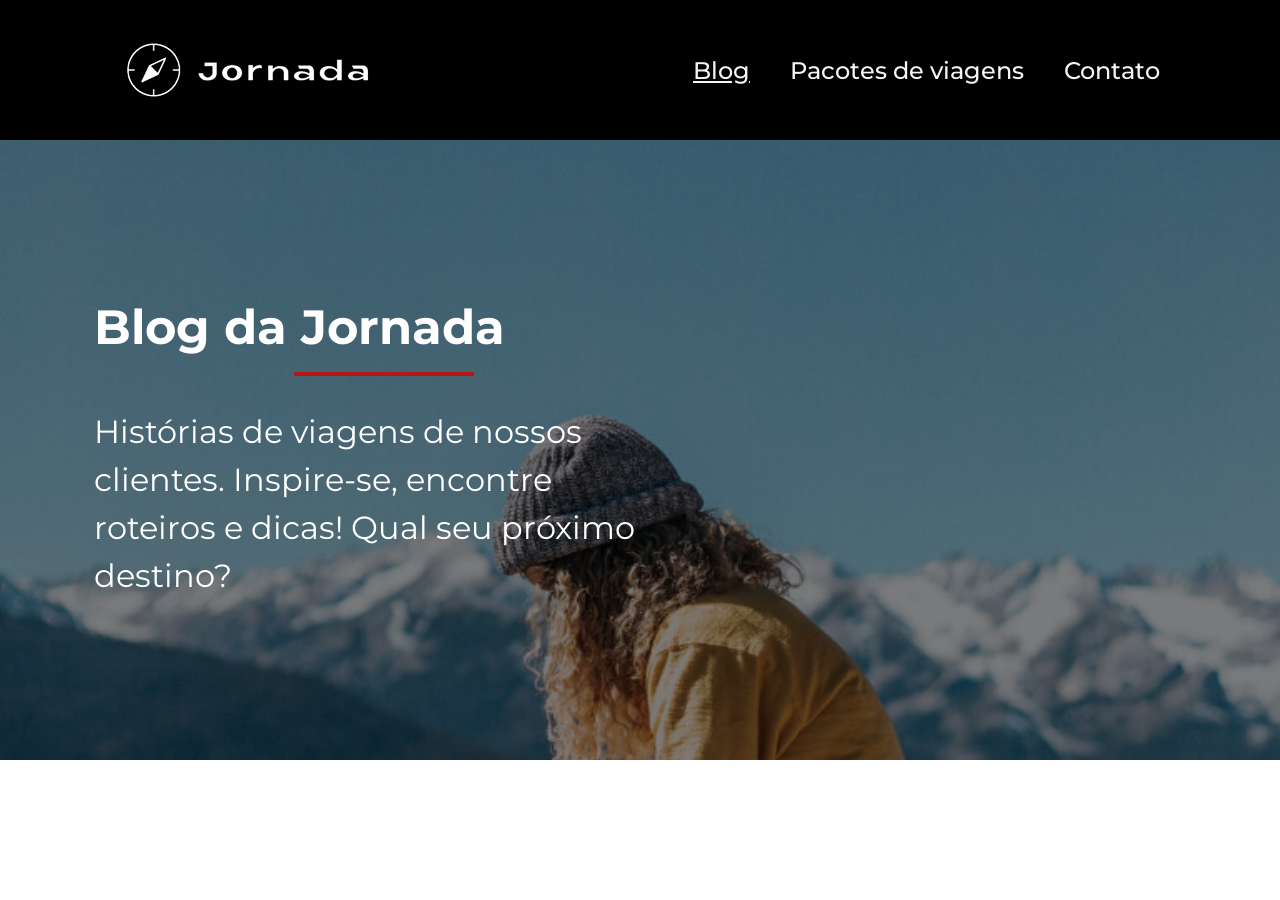
==== blog.html @ 460b6357 "Finaliza hero da pagina blog" ====
<!doctype html>
<html lang="pt-br">
  <head>
    <meta charset="UTF-8" />
    <meta name="viewport" content="width=device-width, initial-scale=1.0" />
    <link rel="icon" href="favico.svg" type="xml/svg" />
    <link rel="stylesheet" href="./css/style.css" />
    <title>Jornada Viagens</title>
  </head>
  <body>
    <header class="main-header" role="banner">
      <a class="logo" href="index.html" title="Voltar para página inicial">
        <img
          class="img-mobile"
          src="img/bussola-jornada-branca.png"
          alt="Bussola do logo Jornada Viagens na cor branca"
        />
        <img
          class="img-desktop"
          src="img/bussola-texto-jornada-branca.png"
          alt="Logo Jornada Viagens na cor branca"
        />
      </a>
      <div class="navigation-menu">
        <label for="menu"><img src="img/menu.png" alt="menu" /></label>
        <input type="checkbox" id="menu" hidden />

        <nav role="navigation">
          <ul class="list-links travelPackages">
            <li>
              <a class="active" href="blog.html" title="Acessar blog">Blog</a>
            </li>
            <li>
              <a href="pacotes.html" title="Acessar pacotes de viagem">Pacotes de viagens</a>
            </li>
            <li>
              <a href="contato.html" title="Acessar contato">Contato</a>
            </li>
          </ul>
        </nav>
      </div>
    </header>

    <section class="hero blog">
      <div class="contentHero blog">
        <div class="section-title blog">
          <h1>
            Blog da Jornada
          </h1>
          <hr />
        </div>
        <p>
          Histórias de viagens de nossos clientes. Inspire-se, encontre roteiros e dicas! Qual seu próximo destino?
        </p>
      </div>
    </section>
  </body>
</html>
---- css/style.css ----
@import url(global.css);
@import url(header.css);
@import url(hero.css);
@import url(offers.css);
@import url(categories.css);
@import url(destinations.css);
@import url(payments.css);
@import url(testimonials.css);
@import url(footer.css);
@import url(travel-packages.css);
@import url(blog.css);
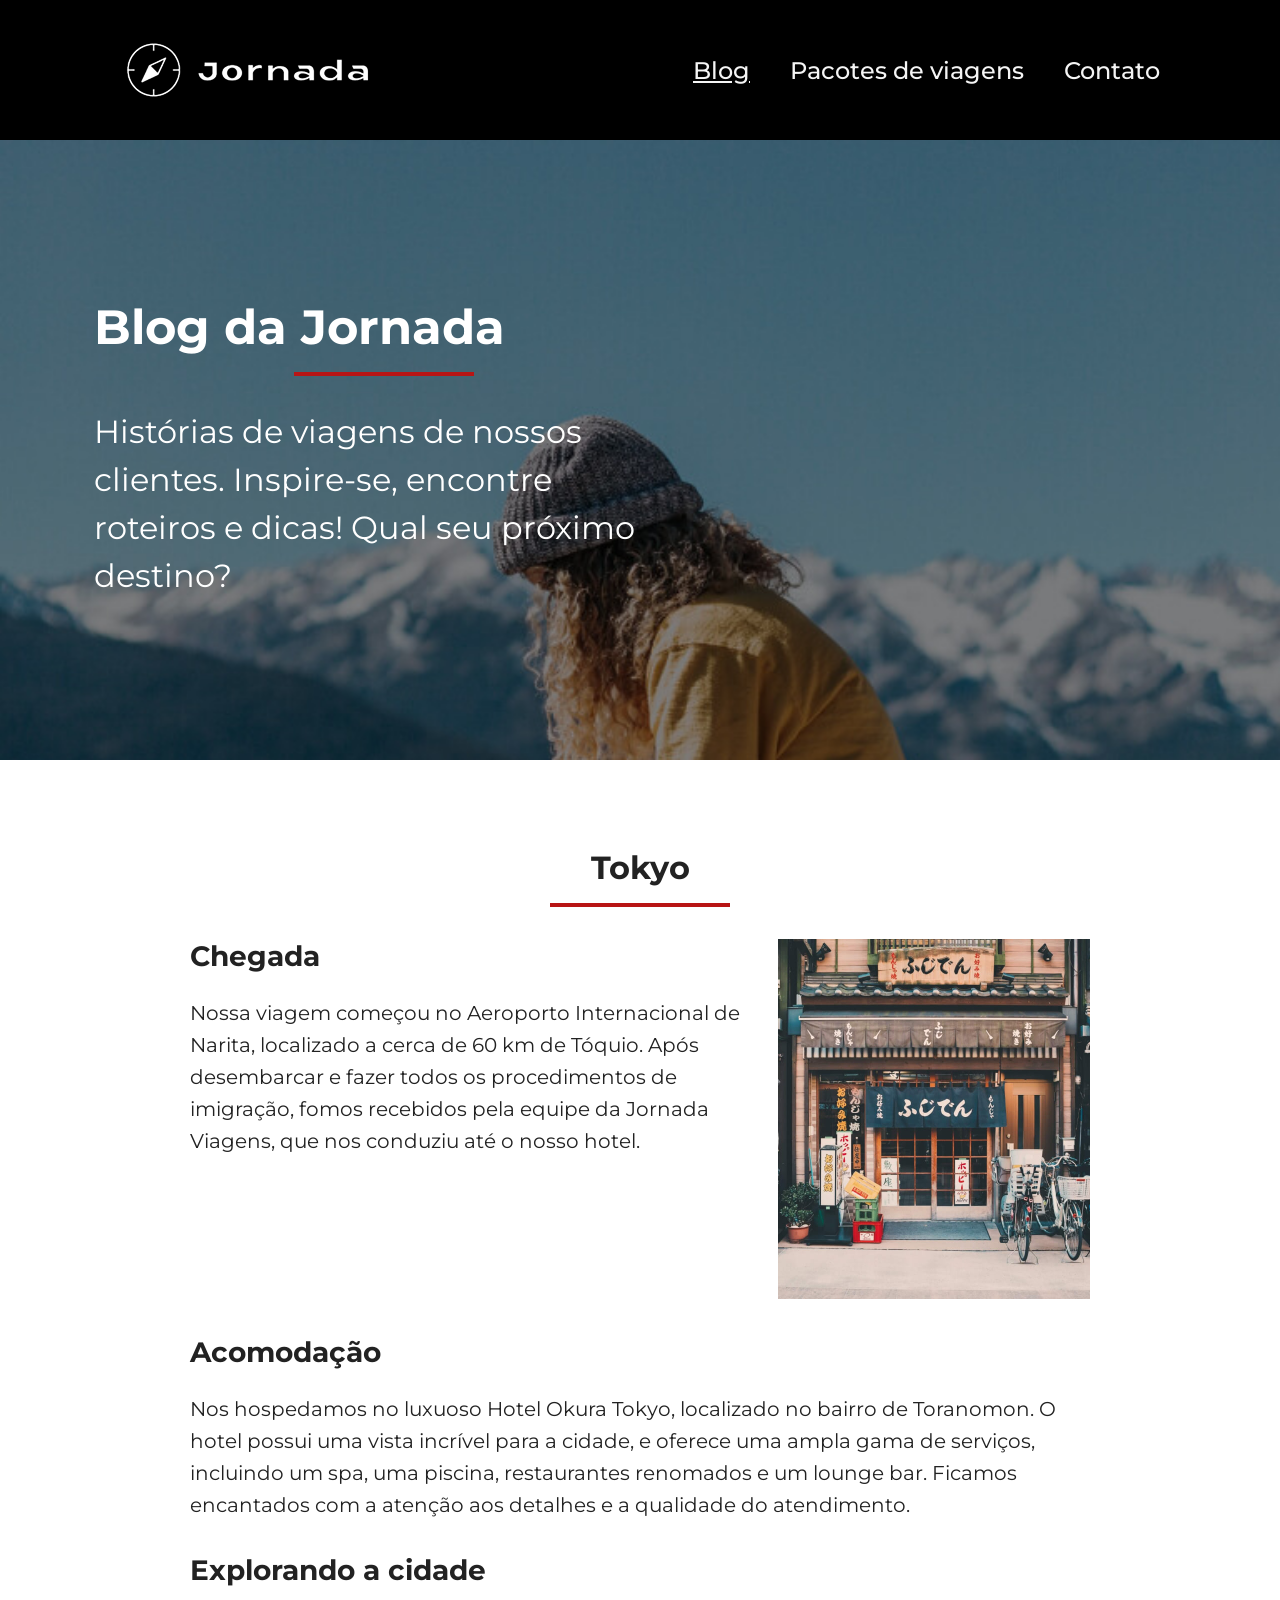
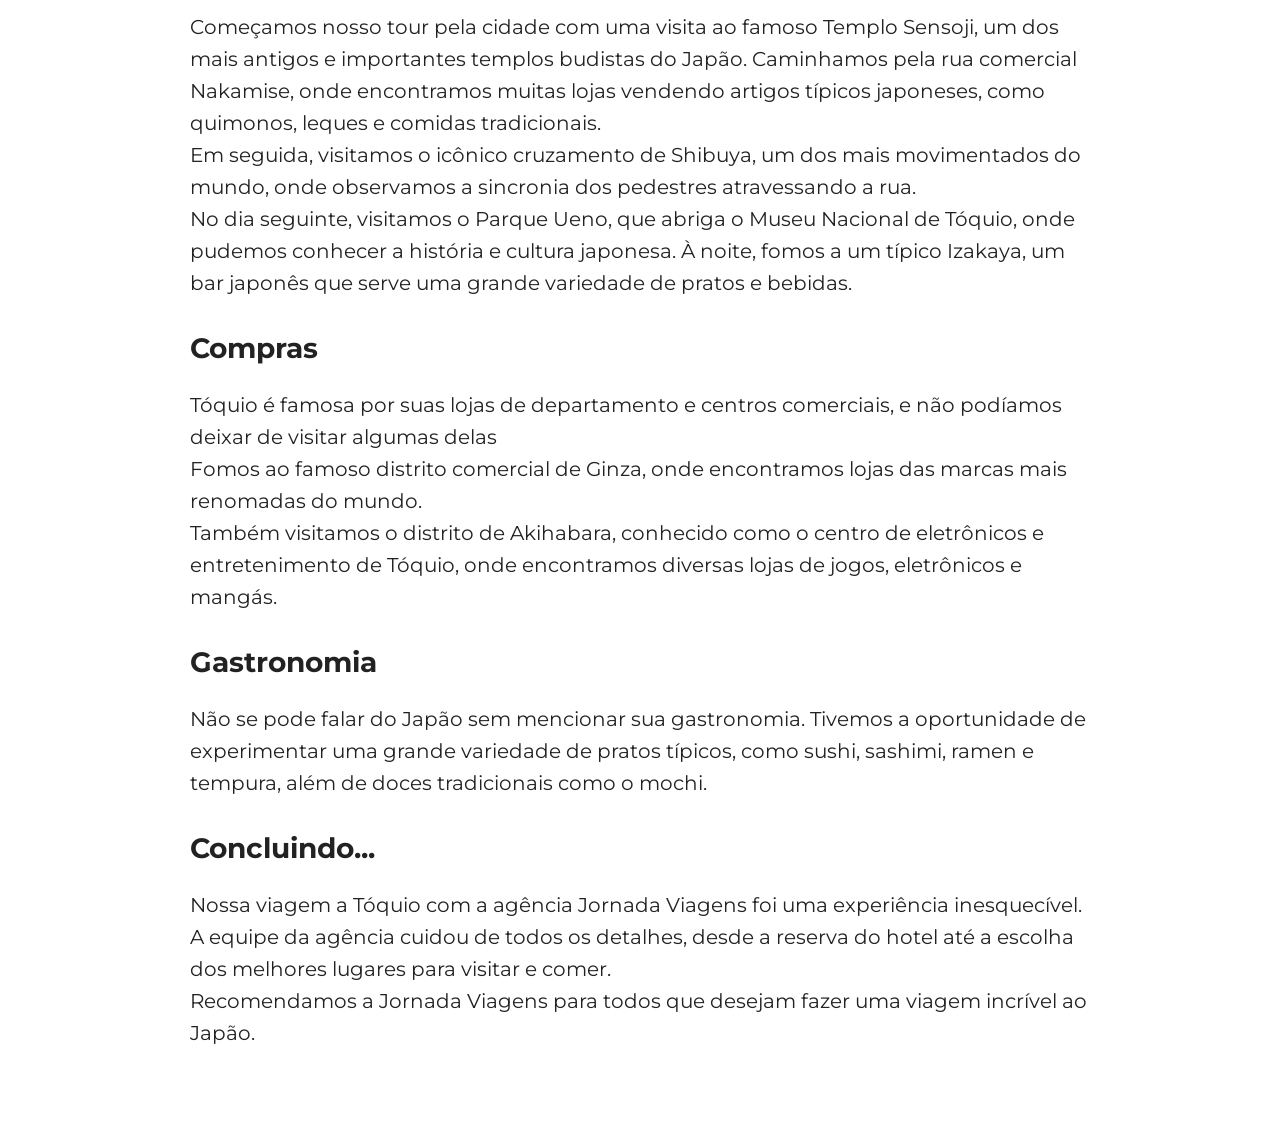
==== commit ffe0ab05: "Finaliza secao chegada" ====
--- a/blog.html
+++ b/blog.html
@@ -31,7 +31,9 @@
               <a class="active" href="blog.html" title="Acessar blog">Blog</a>
             </li>
             <li>
-              <a href="pacotes.html" title="Acessar pacotes de viagem">Pacotes de viagens</a>
+              <a href="pacotes.html" title="Acessar pacotes de viagem"
+                >Pacotes de viagens</a
+              >
             </li>
             <li>
               <a href="contato.html" title="Acessar contato">Contato</a>
@@ -44,15 +46,118 @@
     <section class="hero blog">
       <div class="contentHero blog">
         <div class="section-title blog">
-          <h1>
-            Blog da Jornada
-          </h1>
+          <h1>Blog da Jornada</h1>
           <hr />
         </div>
         <p>
-          Histórias de viagens de nossos clientes. Inspire-se, encontre roteiros e dicas! Qual seu próximo destino?
+          Histórias de viagens de nossos clientes. Inspire-se, encontre roteiros
+          e dicas! Qual seu próximo destino?
         </p>
       </div>
     </section>
+
+    <article class="content-blog">
+      <div class="section-title">
+        <h2>Tokyo</h2>
+        <hr />
+      </div>
+      <section class="content chegada">
+        <div class="chegada-text">
+          <h3>Chegada</h3>
+          <p>
+            Nossa viagem começou no Aeroporto Internacional de Narita,
+            localizado a cerca de 60 km de Tóquio. Após desembarcar e fazer
+            todos os procedimentos de imigração, fomos recebidos pela equipe da
+            Jornada Viagens, que nos conduziu até o nosso hotel.
+          </p>
+          
+        </div>
+        <figure>
+            <img
+              srcset="
+                img/blog/content-blog-img-tokyo1.jpg         312w,
+                img/blog/content-blog-img-tokyo1-desktop.jpg 588w
+              "
+              sizes="(max-width: 768px) 100vw, 
+           (max-width: 1440px) 80vw, 
+           1200px"
+              src="img/blog/content-blog-img-tokyo1.jpg"
+              alt="Prédios iluminados à noite em Tóquio"
+            />
+          </figure>
+      </section>
+      <section class="content acomodacao">
+        <h3>Acomodação</h3>
+        <p>
+          Nos hospedamos no luxuoso Hotel Okura Tokyo, localizado no bairro de
+          Toranomon. O hotel possui uma vista incrível para a cidade, e oferece
+          uma ampla gama de serviços, incluindo um spa, uma piscina,
+          restaurantes renomados e um lounge bar. Ficamos encantados com a
+          atenção aos detalhes e a qualidade do atendimento.
+        </p>
+        <div class="img-blog"></div>
+      </section>
+      <section class="content explorando">
+        <h3>Explorando a cidade</h3>
+        <p>
+          Começamos nosso tour pela cidade com uma visita ao famoso Templo
+          Sensoji, um dos mais antigos e importantes templos budistas do Japão.
+          Caminhamos pela rua comercial Nakamise, onde encontramos muitas lojas
+          vendendo artigos típicos japoneses, como quimonos, leques e comidas
+          tradicionais.
+        </p>
+        <p>
+          Em seguida, visitamos o icônico cruzamento de Shibuya, um dos mais
+          movimentados do mundo, onde observamos a sincronia dos pedestres
+          atravessando a rua.
+        </p>
+        <p>
+          No dia seguinte, visitamos o Parque Ueno, que abriga o Museu Nacional
+          de Tóquio, onde pudemos conhecer a história e cultura japonesa. À
+          noite, fomos a um típico Izakaya, um bar japonês que serve uma grande
+          variedade de pratos e bebidas.
+        </p>
+      </section>
+      <section class="content compras">
+        <h3>Compras</h3>
+        <p>
+          Tóquio é famosa por suas lojas de departamento e centros comerciais, e
+          não podíamos deixar de visitar algumas delas
+        </p>
+        <p>
+          Fomos ao famoso distrito comercial de Ginza, onde encontramos lojas
+          das marcas mais renomadas do mundo.
+        </p>
+        <p>
+          Também visitamos o distrito de Akihabara, conhecido como o centro de
+          eletrônicos e entretenimento de Tóquio, onde encontramos diversas
+          lojas de jogos, eletrônicos e mangás.
+        </p>
+      </section>
+      <section class="content gastronomia">
+        <h3>Gastronomia</h3>
+        <p>
+          Não se pode falar do Japão sem mencionar sua gastronomia. Tivemos a
+          oportunidade de experimentar uma grande variedade de pratos típicos,
+          como sushi, sashimi, ramen e tempura, além de doces tradicionais como
+          o mochi.
+        </p>
+      </section>
+      <section class="content conclusao">
+        <h3>Concluindo...</h3>
+        <p>
+          Nossa viagem a Tóquio com a agência Jornada Viagens foi uma
+          experiência inesquecível.
+        </p>
+        <p>
+          A equipe da agência cuidou de todos os detalhes, desde a reserva do
+          hotel até a escolha dos melhores lugares para visitar e comer.
+        </p>
+        <p>
+          Recomendamos a Jornada Viagens para todos que desejam fazer uma viagem
+          incrível ao Japão.
+        </p>
+      </section>
+    </article>
   </body>
 </html>
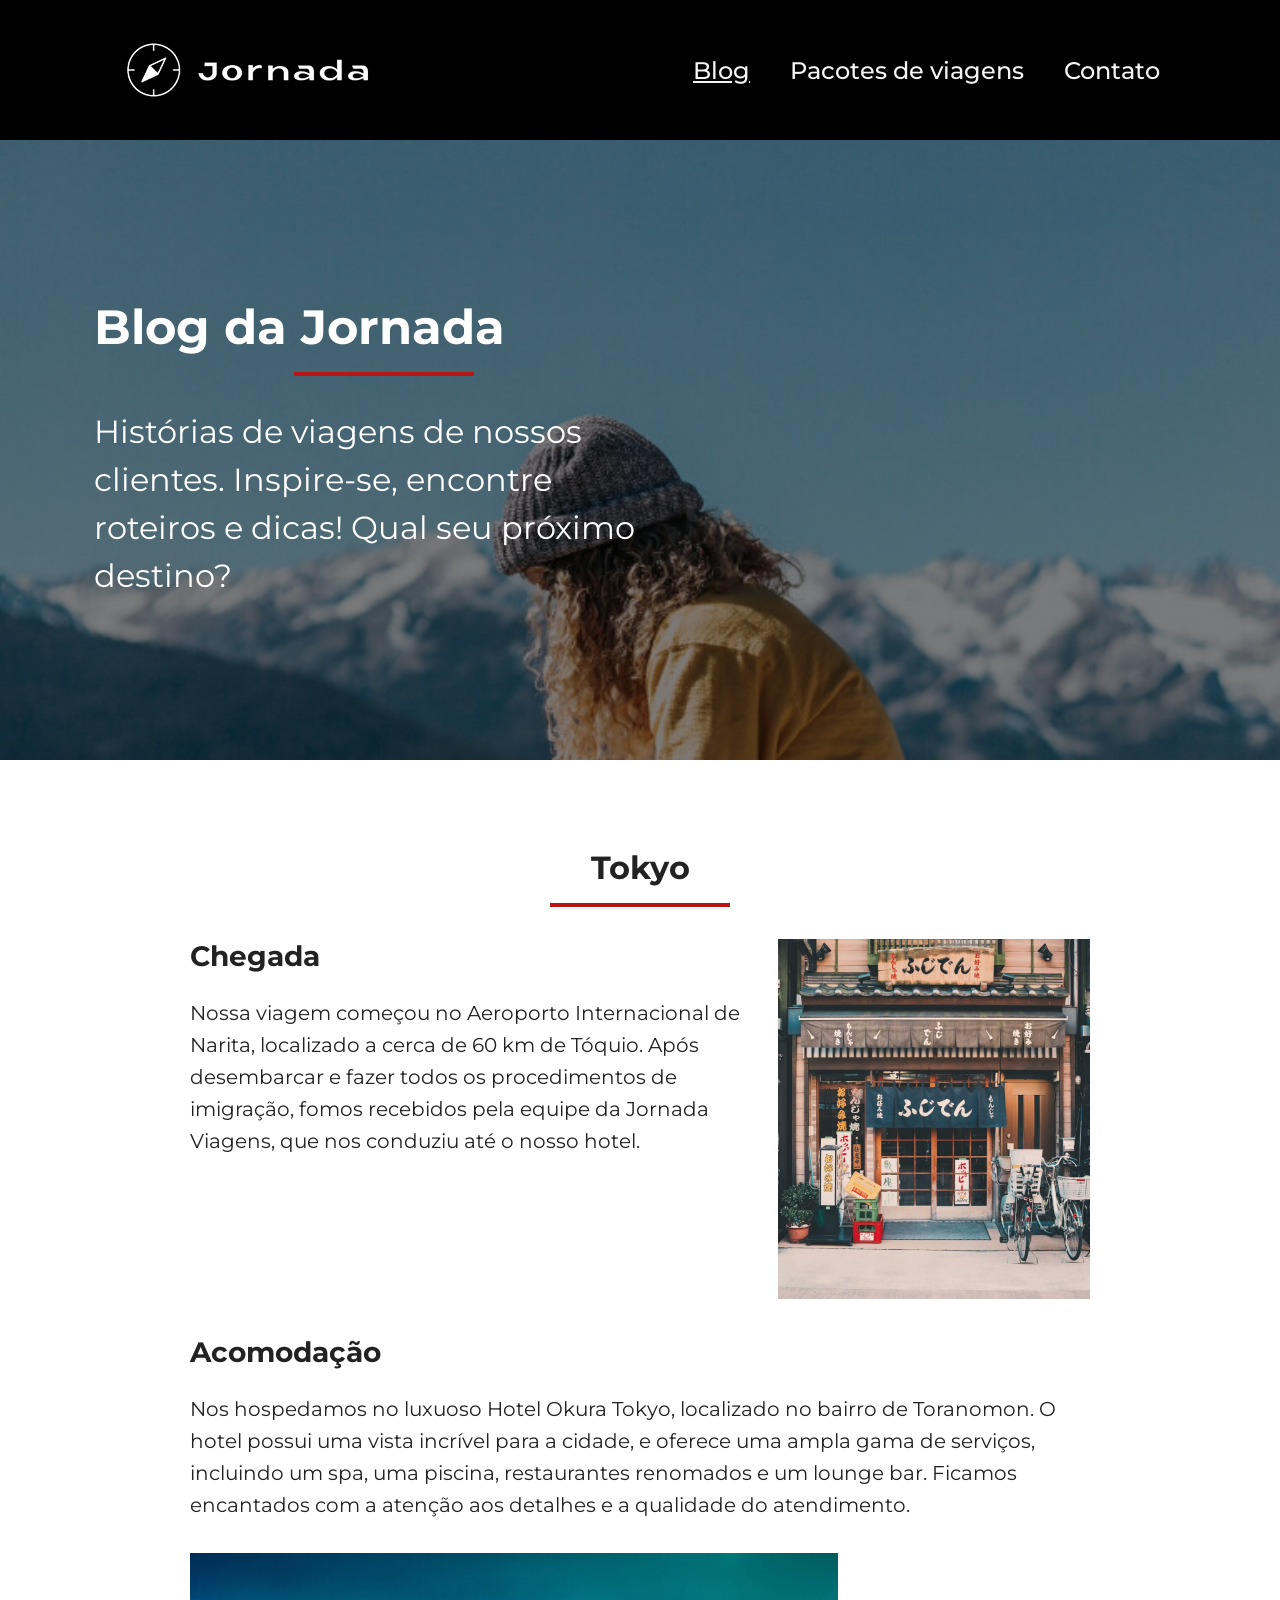
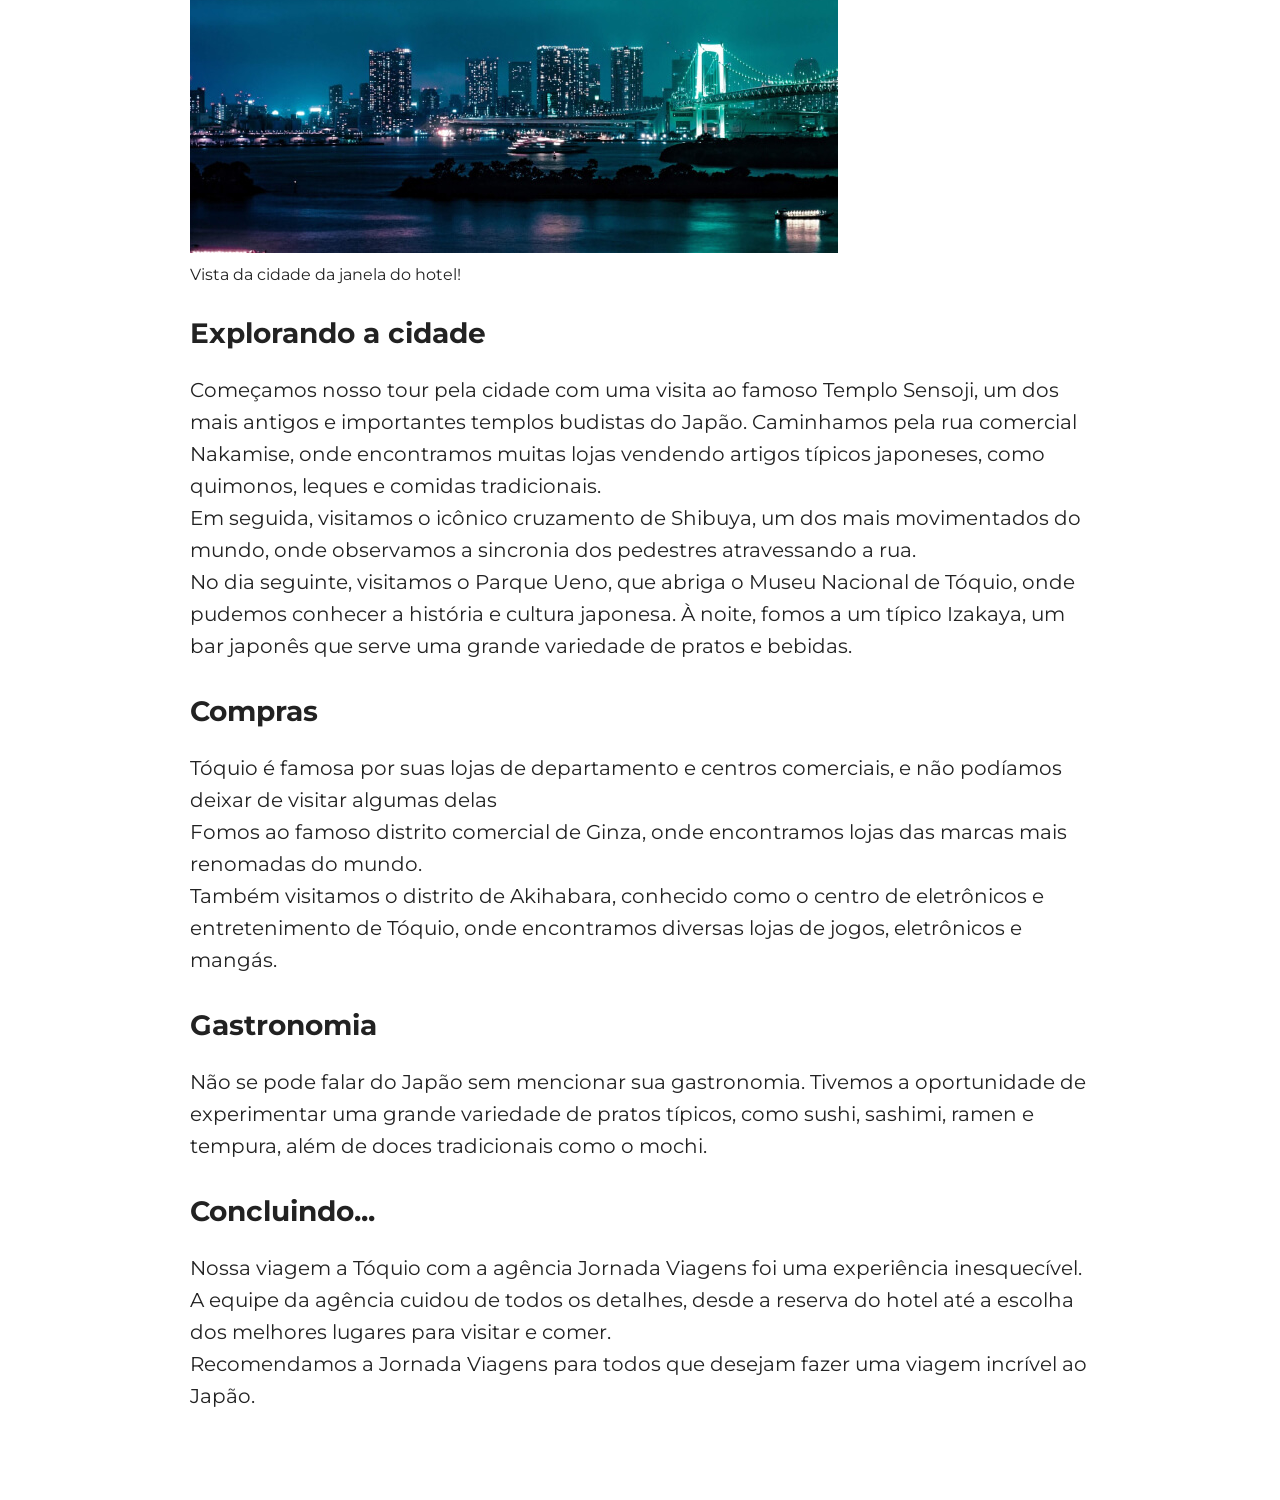
==== commit a37f8e7a: "Finaliza article da pagina blog" ====
--- a/blog.html
+++ b/blog.html
@@ -70,21 +70,20 @@
             todos os procedimentos de imigração, fomos recebidos pela equipe da
             Jornada Viagens, que nos conduziu até o nosso hotel.
           </p>
-          
         </div>
         <figure>
-            <img
-              srcset="
-                img/blog/content-blog-img-tokyo1.jpg         312w,
-                img/blog/content-blog-img-tokyo1-desktop.jpg 588w
-              "
-              sizes="(max-width: 768px) 100vw, 
+          <img
+            srcset="
+              img/blog/content-blog-img-tokyo1.jpg         312w,
+              img/blog/content-blog-img-tokyo1-desktop.jpg 588w
+            "
+            sizes="(max-width: 768px) 100vw, 
            (max-width: 1440px) 80vw, 
            1200px"
-              src="img/blog/content-blog-img-tokyo1.jpg"
-              alt="Prédios iluminados à noite em Tóquio"
-            />
-          </figure>
+            src="img/blog/content-blog-img-tokyo1.jpg"
+            alt="Prédios iluminados à noite em Tóquio"
+          />
+        </figure>
       </section>
       <section class="content acomodacao">
         <h3>Acomodação</h3>
@@ -95,7 +94,21 @@
           restaurantes renomados e um lounge bar. Ficamos encantados com a
           atenção aos detalhes e a qualidade do atendimento.
         </p>
-        <div class="img-blog"></div>
+        <figure>
+          <img
+            srcset="
+              img/blog/content-blog-img-tokyo2.jpg          312w,
+              img/blog/content-blog-img-tokyo2-tablet.jpg   648w,
+              img/blog/content-blog-img-tokyo2-desktop.jpg 1200w
+            "
+            sizes="(max-width: 312px) 100vw,
+                   (max-width: 768px) 80vw,
+                   1200px"
+            src="img/blog/content-blog-img-tokyo2.jpg"
+            alt="Vista da cidade da janela do hotel!"
+          />
+          <figcaption>Vista da cidade da janela do hotel!</figcaption>
+        </figure>
       </section>
       <section class="content explorando">
         <h3>Explorando a cidade</h3>
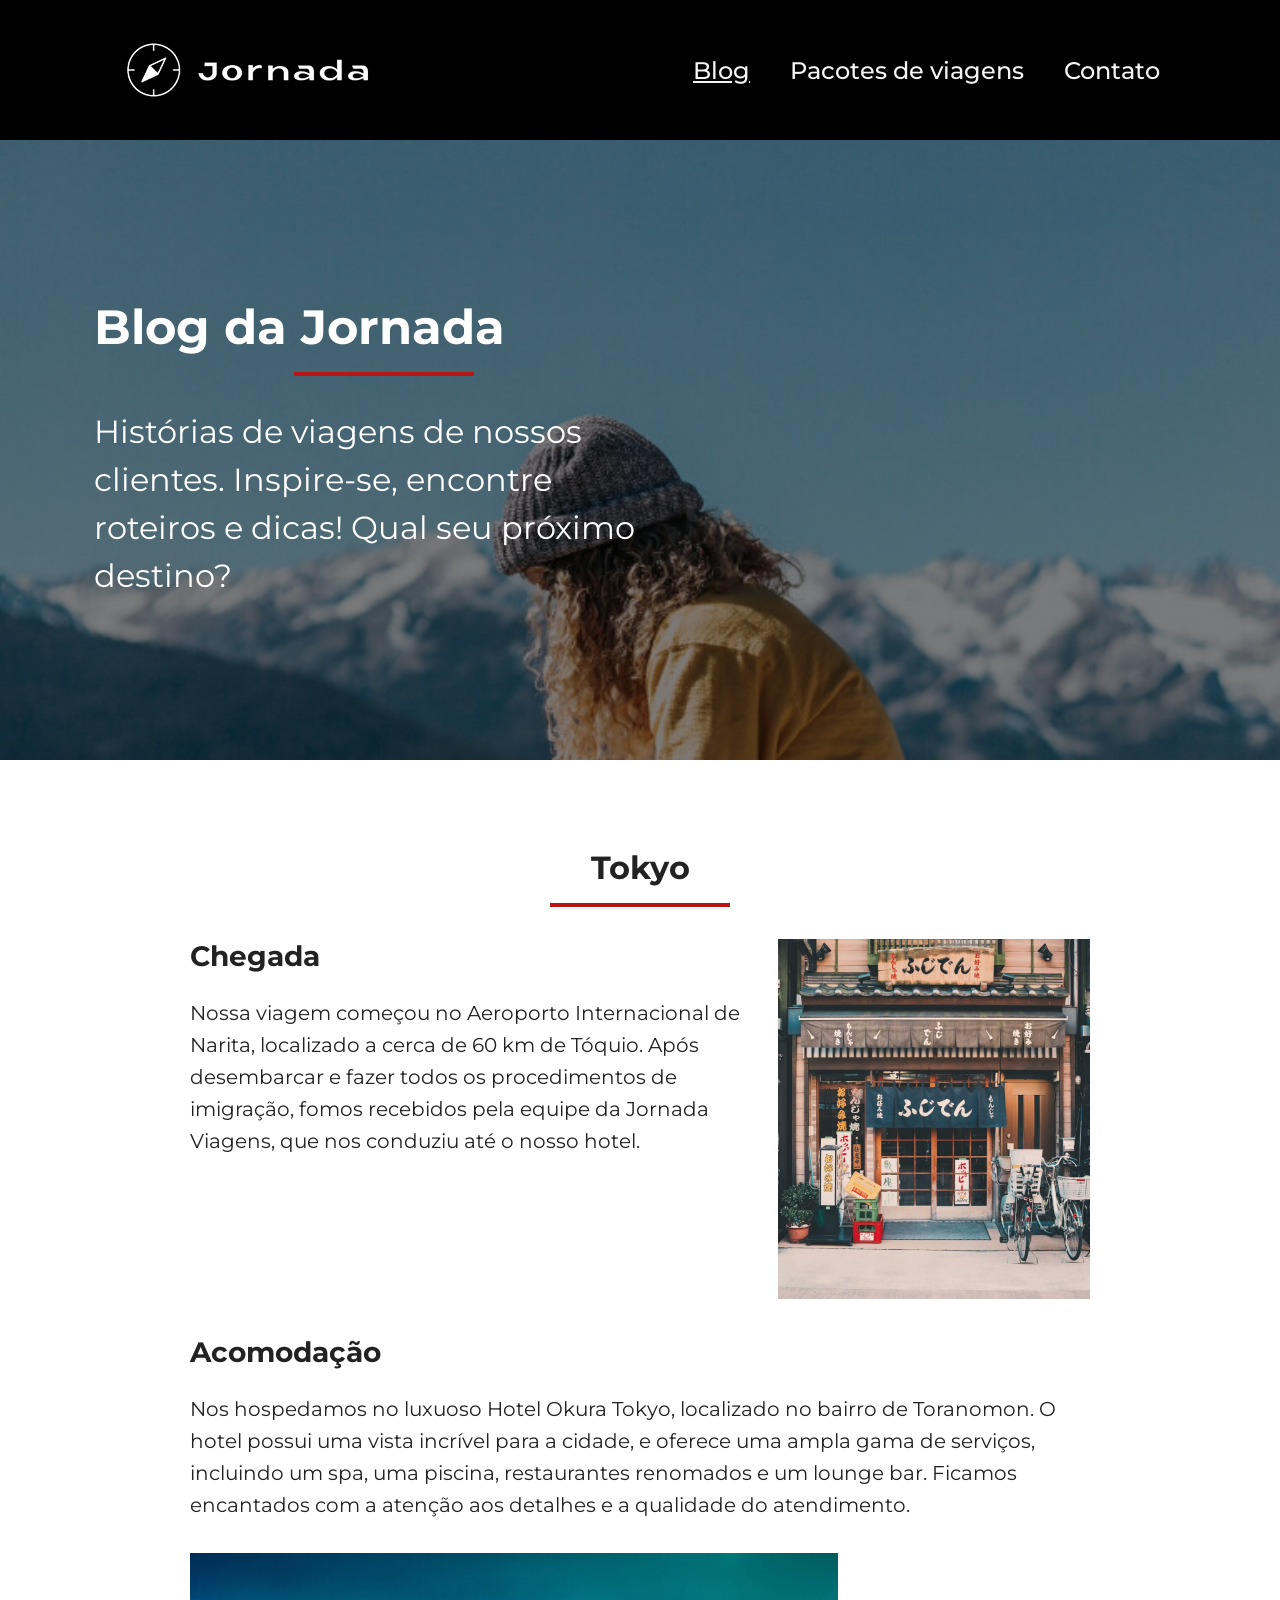
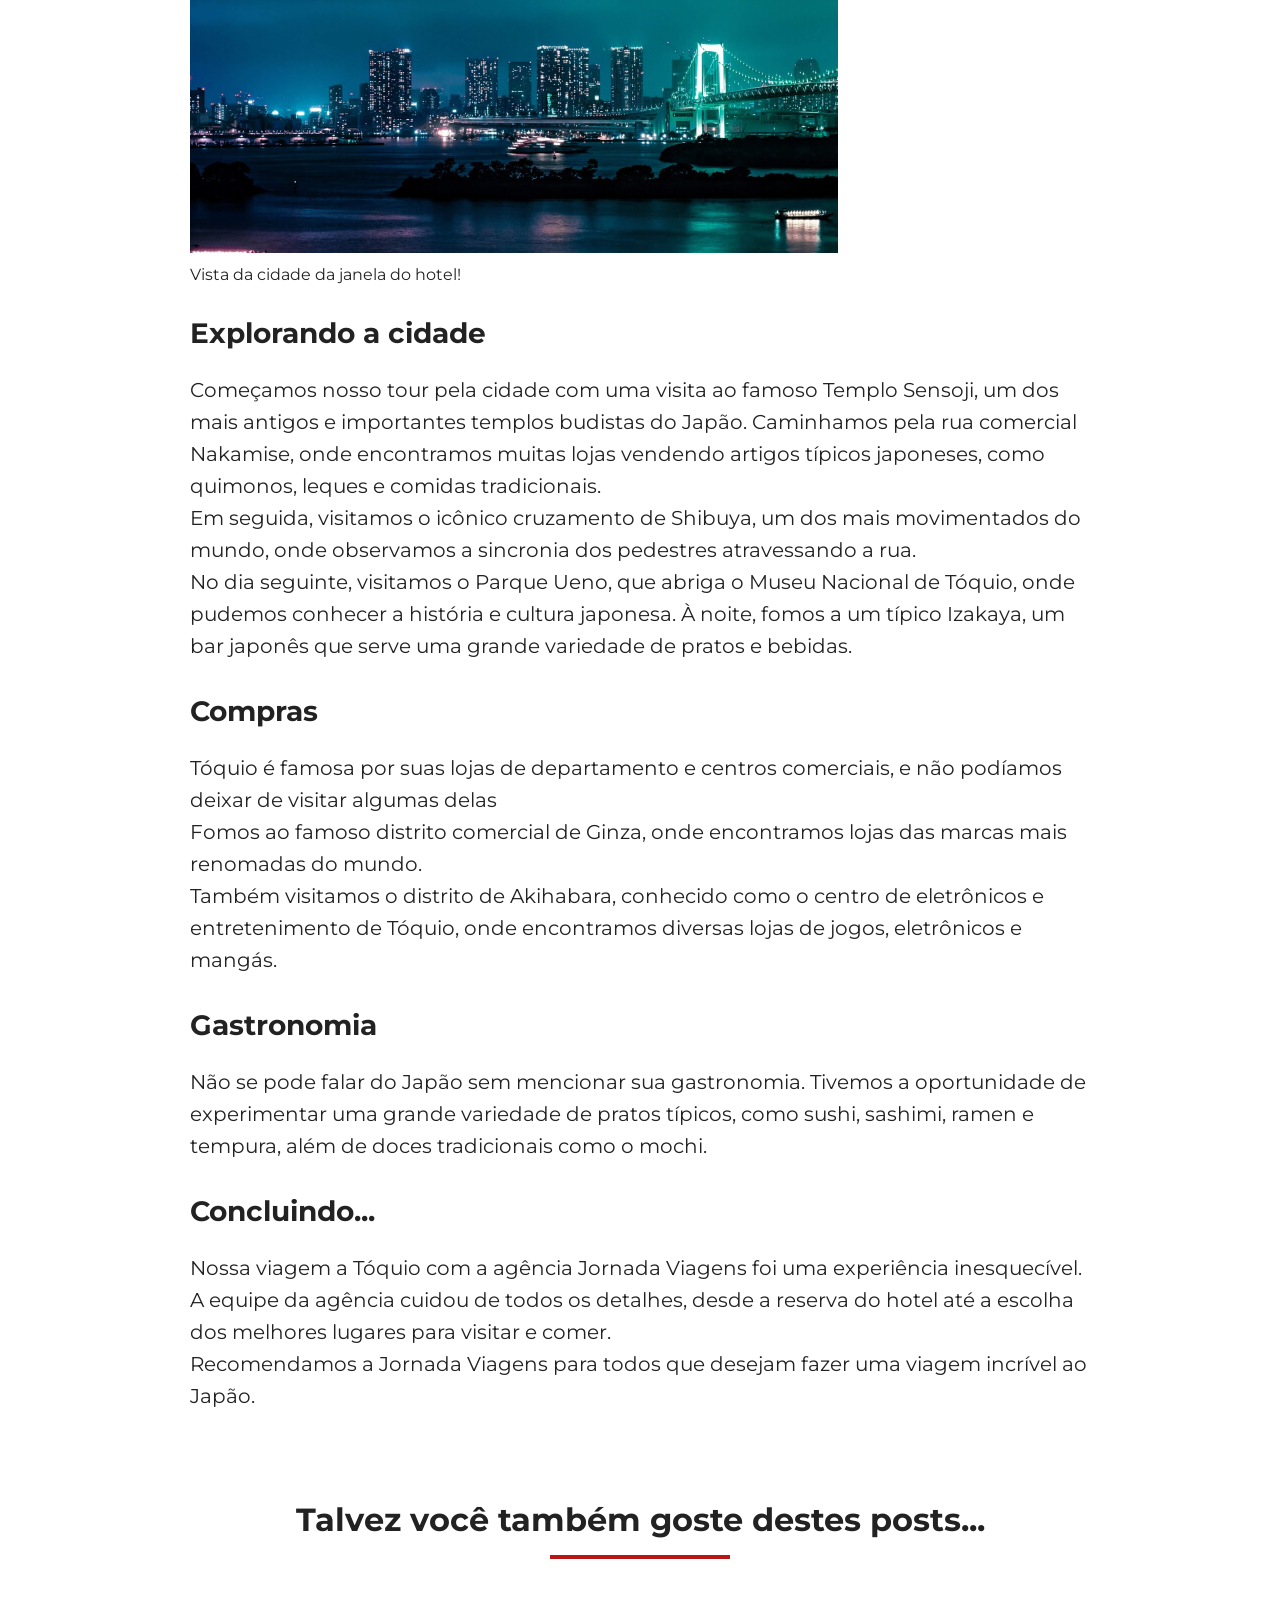
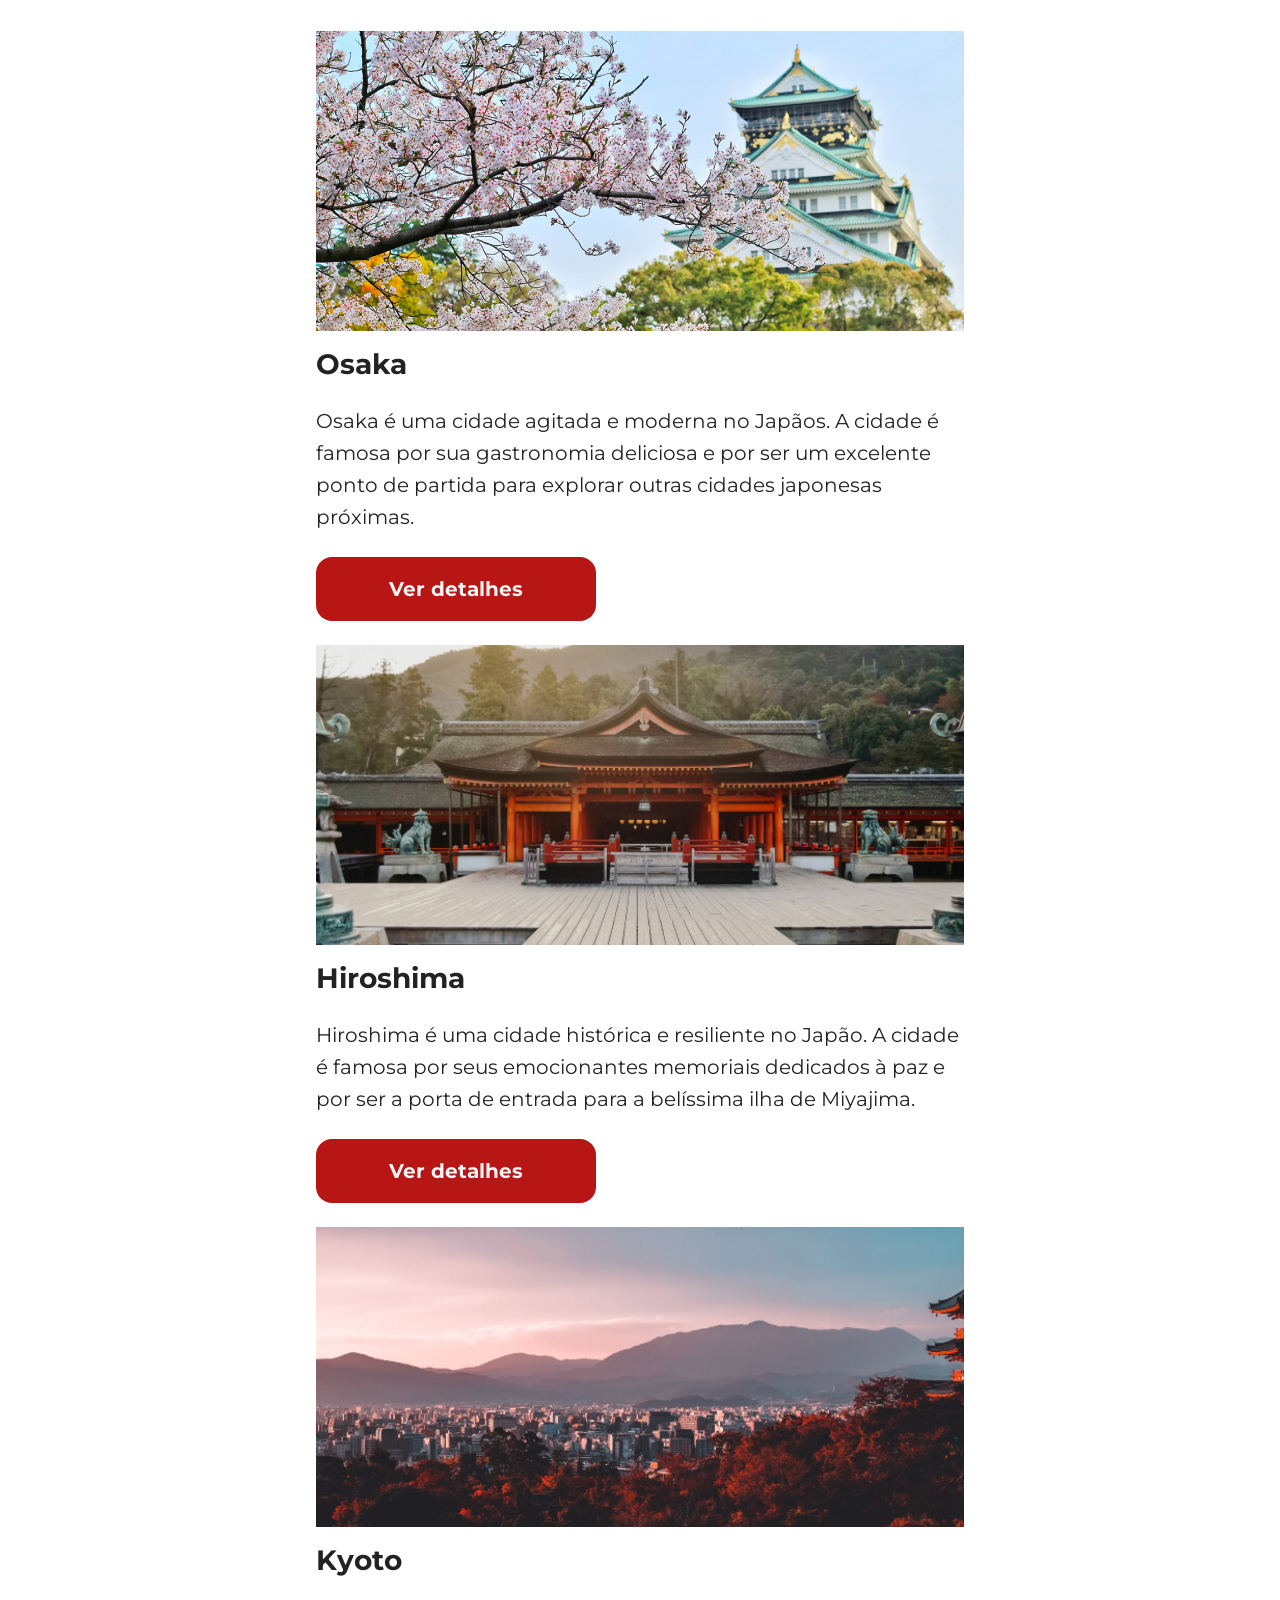
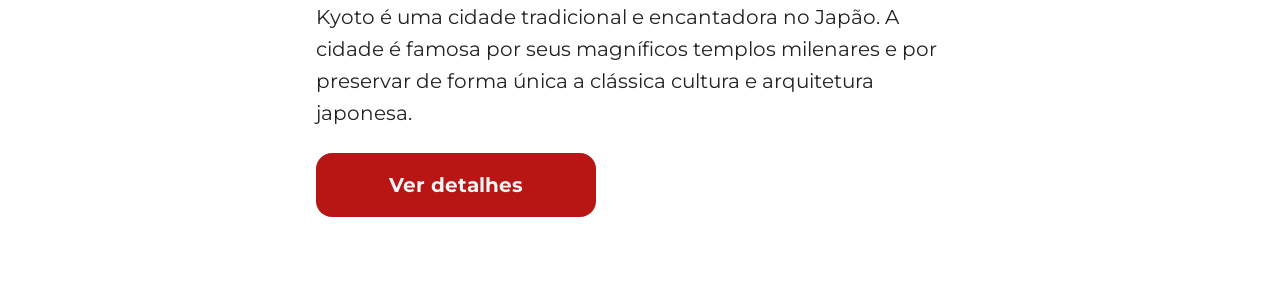
==== commit b12cfebc: "Adiciona secao de sugestoes" ====
--- a/blog.html
+++ b/blog.html
@@ -172,5 +172,75 @@
         </p>
       </section>
     </article>
+
+    <section class="destinations blog">
+      <div class="section-title">
+        <h2>Talvez você também goste destes posts...</h2>
+        <hr />
+      </div>
+      <div class="destinations-items">
+        <article class="item osaka">
+          <header>
+            <div class="img-item osaka"></div>
+            <h3 class="content-title">Osaka</h3>
+          </header>
+          <p class="content-text">
+            Osaka é uma cidade agitada e moderna no Japãos. A cidade é famosa
+            por sua gastronomia deliciosa e por ser um excelente ponto de
+            partida para explorar outras cidades japonesas próximas.
+          </p>
+          <footer>
+            <a
+              href="#"
+              class="button"
+              target="_blank"
+              title="Veja mais detalhes do destino Osaka"
+              >Ver detalhes</a
+            >
+          </footer>
+        </article>
+        <article class="item hiroshima">
+          <header>
+            <div class="img-item hiroshima"></div>
+            <h3 class="content-title">Hiroshima</h3>
+          </header>
+          <p class="content-text">
+            Hiroshima é uma cidade histórica e resiliente no Japão. A cidade é
+            famosa por seus emocionantes memoriais dedicados à paz e por ser a
+            porta de entrada para a belíssima ilha de Miyajima.
+          </p>
+          <footer>
+            <a
+              href="#"
+              class="button"
+              target="_blank"
+              title="Veja mais detalhes do destino Hiroshima"
+              >Ver detalhes</a
+            >
+          </footer>
+        </article>
+
+        <article class="item kyoto">
+          <header>
+            <div class="img-item kyoto"></div>
+            <h3 class="content-title">Kyoto</h3>
+          </header>
+          <p class="content-text">
+            Kyoto é uma cidade tradicional e encantadora no Japão. A cidade é
+            famosa por seus magníficos templos milenares e por preservar de
+            forma única a clássica cultura e arquitetura japonesa.
+          </p>
+          <footer>
+            <a
+              href="#"
+              class="button"
+              target="_blank"
+              title="Veja mais detalhes do destino Kyoto"
+              >Ver detalhes</a
+            >
+          </footer>
+        </article>
+      </div>
+    </section>
   </body>
 </html>
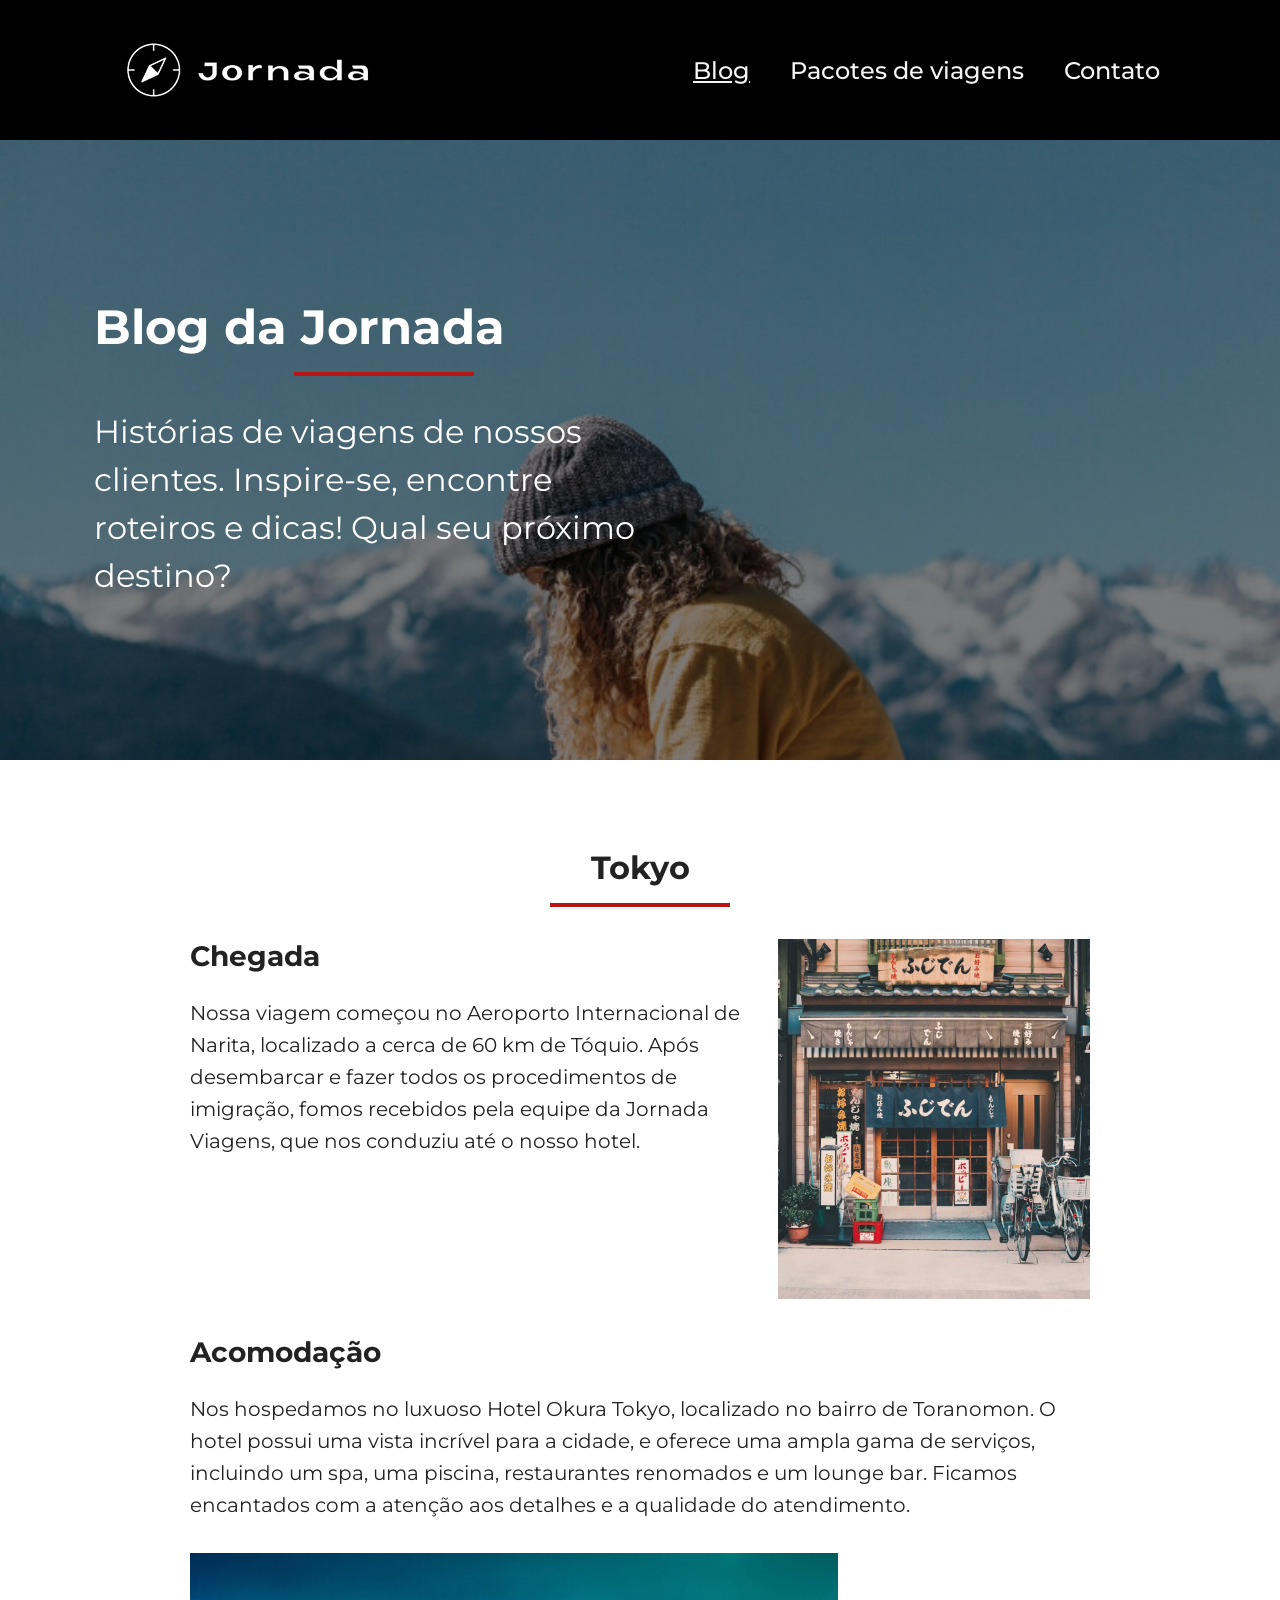
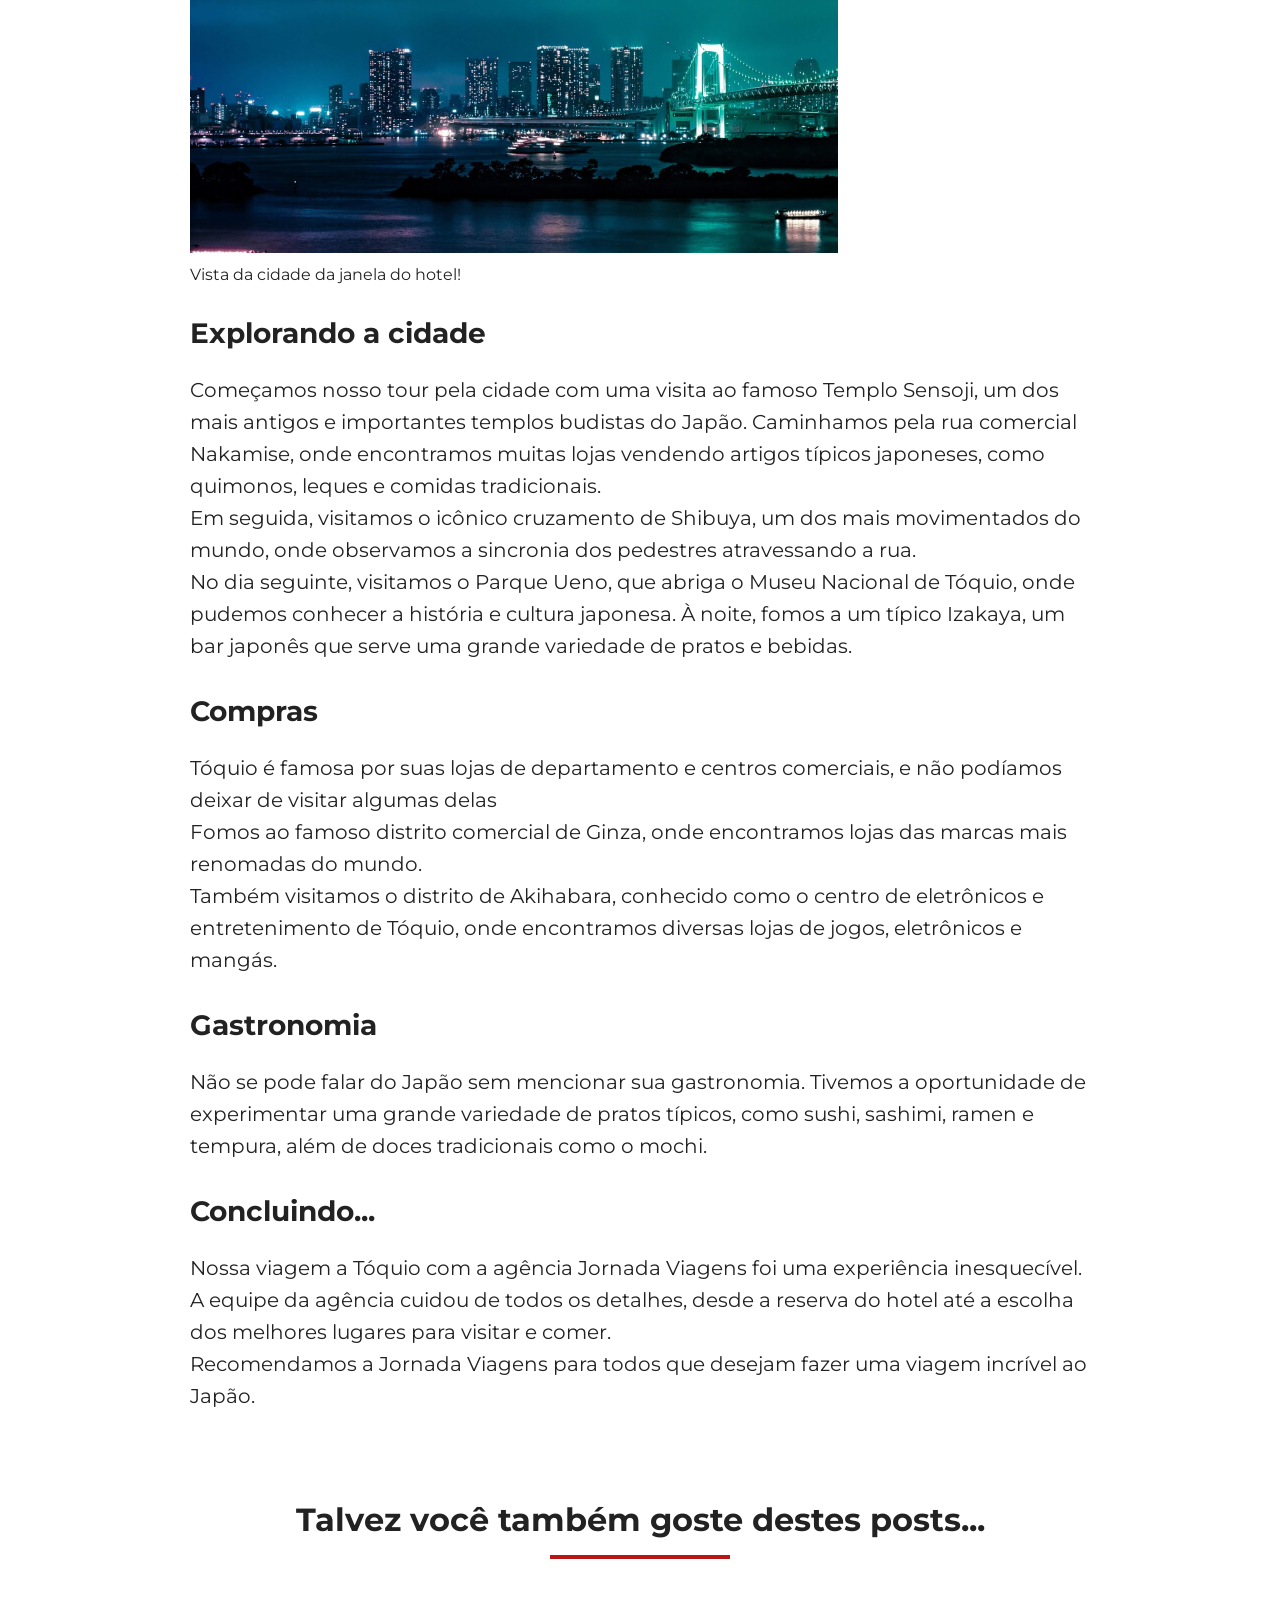
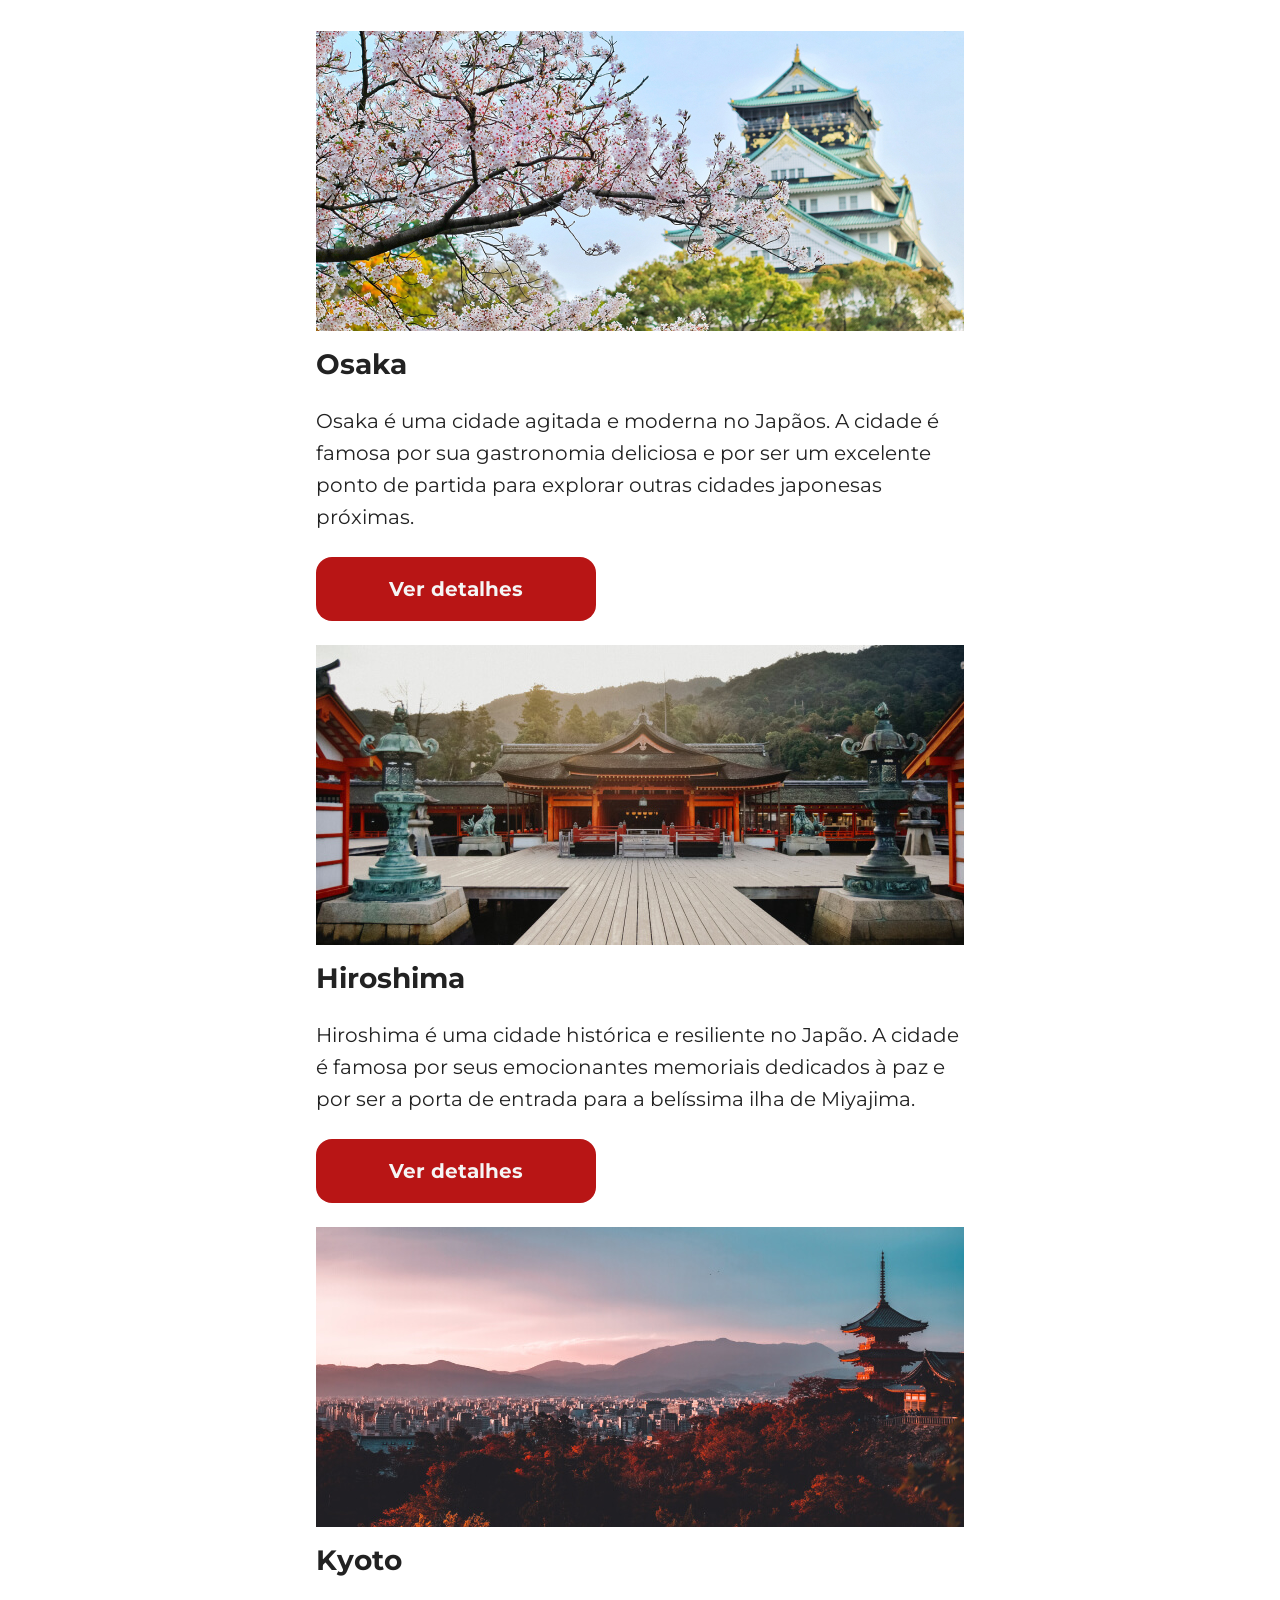
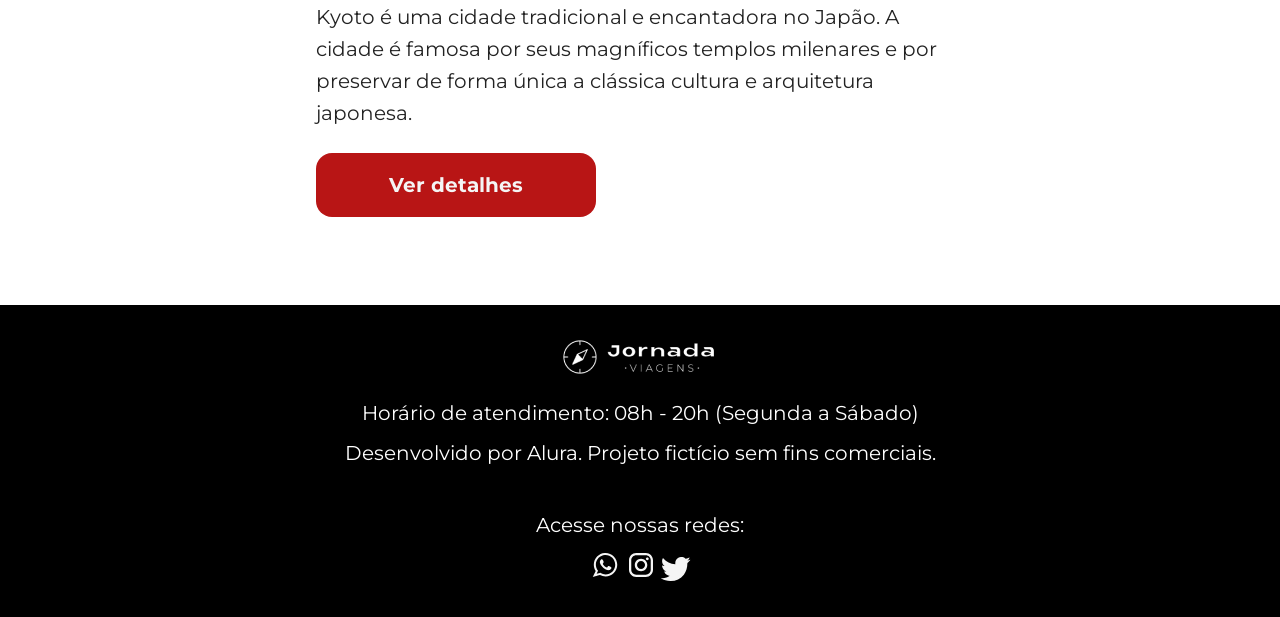
==== commit 058582e1: "Adiciona o footer, finaliza a secao blog" ====
--- a/blog.html
+++ b/blog.html
@@ -242,5 +242,25 @@
         </article>
       </div>
     </section>
+
+    <footer class="main-footer">
+      <div class="footer-content">
+        <img src="img/logo-footer.png" alt="Logo completa do site Jornada Viagens">
+        <p>Horário de atendimento: 08h - 20h (Segunda a Sábado)</p>
+        <p>Desenvolvido por Alura. Projeto fictício sem fins comerciais.</p>
+      </div>
+      <div class="footer-social">
+        <p>Acesse nossas redes:</p>
+        <a href="#" class="icon-social" target="_blank" title="Entre em contato através do whatsapp">
+          <img src="img/icon-whatsapp.svg" alt="icone do whatsapp na cor branca">
+        </a>
+        <a href="#" class="icon-social" target="_blank" title="Acesse o instagram do Jornada Viagens">
+          <img src="img/icon-instagram.svg" alt="icone do instagram na cor branca">
+        </a>
+        <a href="#" class="icon-social" target="_blank" title="Acesse o twitter do Jornada Viagens">
+          <img src="img/icon-twitter.svg" alt="icone do twitter na cor branca">
+        </a>
+      </div>
+    </footer>
   </body>
 </html>
